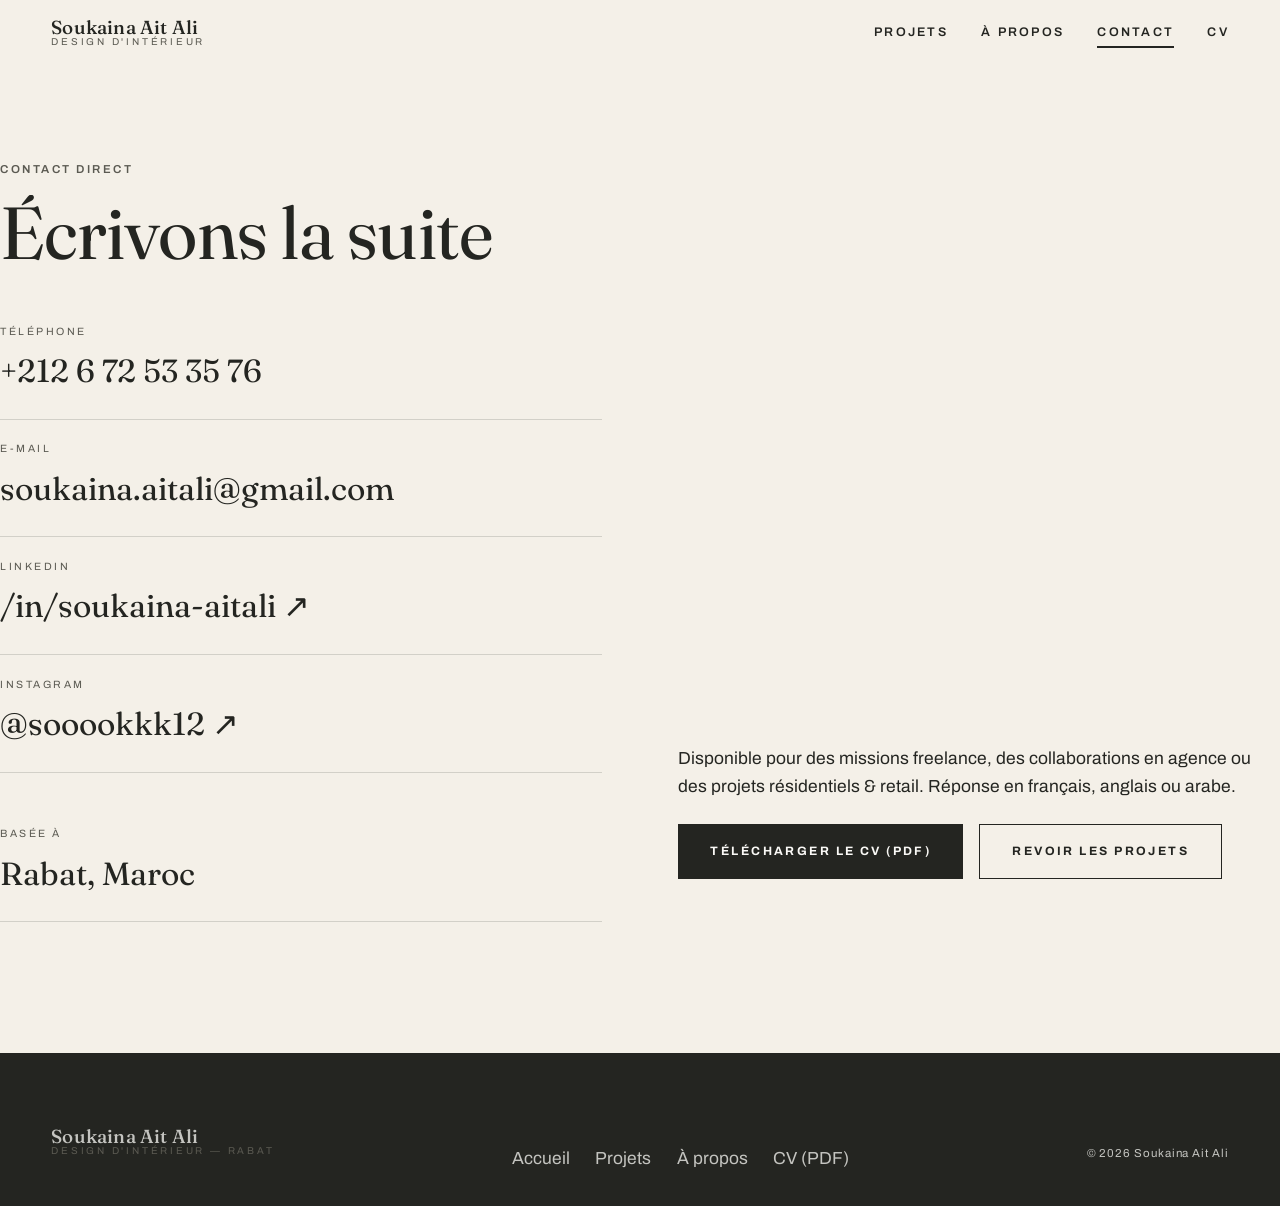
==== contact.html @ 2c83ba0d "Build Soukaina Ait Ali’s Interior Design Portfolio with editorial layout and asset integration - Add" ====
<!DOCTYPE html>
<html lang="fr">
<head>
  <meta charset="UTF-8" />
  <meta name="viewport" content="width=device-width, initial-scale=1.0" />
  <title>Contact — Soukaina Ait Ali, Design d'intérieur</title>
  <meta name="description" content="Contactez Soukaina Ait Ali, designer d'intérieur : téléphone, e-mail, LinkedIn et CV téléchargeable." />
  <meta name="theme-color" content="#F4F0E8" />
  <link rel="icon" href="favicon.svg" type="image/svg+xml" />
  <link rel="preconnect" href="https://fonts.googleapis.com" />
  <link rel="preconnect" href="https://fonts.gstatic.com" crossorigin />
  <link href="https://fonts.googleapis.com/css2?family=Fraunces:ital,opsz,wght@0,9..144,300..600;1,9..144,300..500&family=Archivo:wght@400;500;600;700&display=swap" rel="stylesheet" />
  <link rel="stylesheet" href="css/style.css" />
</head>
<body>
  <a class="skip-link" href="#contenu">Aller au contenu</a>

  <header class="site-head solid">
    <div class="container head-row">
      <a class="brand" href="index.html" aria-label="Soukaina Ait Ali — accueil">
        <b>Soukaina Ait&nbsp;Ali</b><span>Design d'intérieur</span>
      </a>
      <button class="nav-toggle" aria-expanded="false" aria-controls="nav" aria-label="Ouvrir le menu"><i></i><i></i><i></i></button>
      <nav id="nav" class="nav" aria-label="Navigation principale">
        <a href="projets.html">Projets</a>
        <a href="apropos.html">À propos</a>
        <a href="contact.html">Contact</a>
        <a href="cv.html">CV</a>
      </nav>
    </div>
  </header>

  <main id="contenu">
    <div class="container contact-wrap">
      <div>
        <p class="meta reveal">Contact direct</p>
        <h1 class="h-lg line-mask" style="margin:1rem 0 2rem"><span>Écrivons la suite</span></h1>
        <address style="font-style:normal">
          <a class="contact-line reveal" href="tel:+212672533576"><small>Téléphone</small>+212&nbsp;6&nbsp;72&nbsp;53&nbsp;35&nbsp;76</a>
          <a class="contact-line reveal" style="--d:.08s" href="mailto:soukaina.aitali@gmail.com"><small>E-mail</small>soukaina.aitali@gmail.com</a>
          <a class="contact-line reveal" style="--d:.16s" href="https://www.linkedin.com/in/soukaina-aitali" target="_blank" rel="noopener noreferrer"><small>LinkedIn</small>/in/soukaina-aitali ↗</a>
          <a class="contact-line reveal" style="--d:.24s" href="https://www.instagram.com/sooookkk12" target="_blank" rel="noopener noreferrer"><small>Instagram</small>@sooookkk12 ↗</a>
          <p class="contact-line reveal" style="--d:.32s"><small>Basée à</small>Rabat, Maroc</p>
        </address>
      </div>
      <div>
        <figure class="figure clip-wipe" data-expand>
          <img src="assets/img/acad_render-jardin.jpg" loading="lazy" decoding="async" fetchpriority="high"
               alt="Jardin central du projet de réhabilitation, lumière zénithale à travers les sheds vitrés" width="1036" height="894" />
          <figcaption>Le jardin central — projet de réhabilitation</figcaption>
        </figure>
        <p class="reveal" style="--d:.1s;margin-top:2rem">Disponible pour des missions freelance, des collaborations en agence ou des projets résidentiels &amp; retail. Réponse en français, anglais ou arabe.</p>
        <p class="reveal" style="--d:.15s;margin-top:1.4rem;display:flex;gap:1rem;flex-wrap:wrap">
          <a class="btn" href="cv/Soukaina_Ait_Ali_CV.pdf" target="_blank" rel="noopener">Télécharger le CV (PDF)</a>
          <a class="btn btn--ghost" href="projets.html">Revoir les projets</a>
        </p>
      </div>
    </div>
  </main>

  <footer class="site-foot">
    <div class="container foot-grid">
      <p class="brand"><b>Soukaina Ait&nbsp;Ali</b><span>Design d'intérieur — Rabat</span></p>
      <nav aria-label="Liens de pied de page">
        <a href="index.html">Accueil</a>
        <a href="projets.html">Projets</a>
        <a href="apropos.html">À propos</a>
        <a href="cv.html">CV (PDF)</a>
      </nav>
      <p class="foot-note">© 2026 Soukaina Ait Ali</p>
    </div>
  </footer>
  <script src="js/main.js" defer></script>
</body>
</html>
---- css/style.css ----
/* ==========================================================================
   SOUKAINA AIT ALI — Design d'intérieur
   Material warmth × editorial composition × restrained motion
   ========================================================================== */

:root{
  /* palette */
  --ivory:#F4F0E8;
  --limestone:#E5DDD0;
  --olive:#98A869;
  --olive-deep:#6F7C46;
  --charcoal:#242521;
  --white:#FAF9F6;
  --ink-soft:#5B5A52;
  --line:rgba(36,37,33,.16);
  --line-strong:rgba(36,37,33,.45);

  /* type */
  --serif:"Fraunces","Georgia",serif;
  --sans:"Archivo","Helvetica Neue",Arial,sans-serif;

  /* space */
  --gutter:clamp(1.25rem, 4vw, 4.5rem);
  --maxw:96rem;
  --section-y:clamp(4.5rem, 11vh, 9rem);

  /* motion */
  --ease:cubic-bezier(.22,.6,.2,1);
  --dur:.9s;
}

*,*::before,*::after{box-sizing:border-box}
html{scroll-behavior:smooth}
@media (prefers-reduced-motion:reduce){html{scroll-behavior:auto}}

body{
  margin:0;
  background:var(--ivory);
  color:var(--charcoal);
  font-family:var(--sans);
  font-size:clamp(1rem,.96rem + .2vw,1.09rem);
  line-height:1.65;
  -webkit-font-smoothing:antialiased;
  text-rendering:optimizeLegibility;
  overflow-x:clip;
}

img{display:block;max-width:100%;height:auto}
a{color:inherit;text-decoration:none}
button{font:inherit;background:none;border:0;color:inherit;cursor:pointer}

:focus-visible{outline:2px solid var(--olive-deep);outline-offset:3px}
::selection{background:var(--olive);color:var(--white)}

.skip-link{
  position:absolute;left:-999px;top:0;z-index:200;
  background:var(--charcoal);color:var(--white);padding:.7rem 1.2rem;
}
.skip-link:focus{left:.5rem;top:.5rem}

/* ---------- typographic scale ---------- */
.h-xl,.h-lg,.h-md{font-family:var(--serif);font-weight:400;line-height:1.02;letter-spacing:-.01em;margin:0}
.h-xl{font-size:clamp(2.9rem,3rem + 6.5vw,7.6rem);font-variation-settings:"opsz" 120,"SOFT" 40}
.h-lg {font-size:clamp(2.2rem,2rem + 3.4vw,4.6rem)}
.h-md {font-size:clamp(1.5rem,1.35rem + 1.6vw,2.6rem);line-height:1.08}
.serif-it{font-style:italic;font-family:var(--serif)}

.meta{
  font-size:.72rem;letter-spacing:.22em;text-transform:uppercase;
  font-weight:600;color:var(--ink-soft);margin:0;
}
.meta .num{color:var(--olive-deep)}
.lede{font-size:clamp(1.1rem,1rem + .8vw,1.5rem);line-height:1.55;max-width:56ch;color:var(--charcoal)}
.small{font-size:.85rem;line-height:1.55;color:var(--ink-soft)}
.rule{border:0;border-top:1px solid var(--line);margin:0}

.container{max-width:var(--maxw);margin-inline:auto;padding-inline:var(--gutter)}

/* ---------- header / nav ---------- */
.site-head{
  position:fixed;inset:0 0 auto 0;z-index:100;
  transition:background .5s var(--ease), box-shadow .5s var(--ease), padding .5s var(--ease);
  padding-block:1.1rem;
}
.site-head.solid{
  background:rgba(244,240,232,.92);
  backdrop-filter:saturate(1.2) blur(8px);
  box-shadow:0 1px 0 var(--line);
  padding-block:.65rem;
}
.head-row{display:flex;align-items:center;justify-content:space-between;gap:1rem}
.brand{display:flex;flex-direction:column;line-height:1.05}
.brand b{font-family:var(--serif);font-weight:500;font-size:1.18rem;letter-spacing:.01em}
.brand span{font-size:.62rem;letter-spacing:.28em;text-transform:uppercase;color:var(--ink-soft)}
.nav{display:flex;align-items:center;gap:clamp(1rem,2.6vw,2.4rem)}
.nav a{position:relative;font-size:.78rem;letter-spacing:.18em;text-transform:uppercase;font-weight:600;padding-block:.3rem}
.nav a::after{
  content:"";position:absolute;left:0;right:100%;bottom:0;height:1.5px;
  background:currentColor;transition:right .4s var(--ease);
}
.nav a:hover::after,.nav a[aria-current="page"]::after{right:0}
.nav-toggle{display:none}

@media (max-width:760px){
  .nav{
    position:fixed;inset:0;background:var(--charcoal);color:var(--white);
    flex-direction:column;justify-content:center;gap:2.2rem;
    clip-path:inset(0 0 100% 0);transition:clip-path .55s var(--ease);
  }
  .nav.open{clip-path:inset(0 0 0% 0)}
  .nav a{font-size:1.05rem}
  .nav-toggle{
    display:flex;flex-direction:column;gap:6px;z-index:110;padding:.6rem;
  }
  .nav-toggle i{width:26px;height:2px;background:var(--charcoal);transition:transform .4s var(--ease),opacity .3s}
  .nav-open .nav-toggle i{background:var(--white)}
  .nav-open .nav-toggle i:nth-child(1){transform:translateY(8px) rotate(45deg)}
  .nav-open .nav-toggle i:nth-child(2){opacity:0}
  .nav-open .nav-toggle i:nth-child(3){transform:translateY(-8px) rotate(-45deg)}
}

/* ---------- reveal system ---------- */
.reveal{opacity:0;transform:translateY(30px);transition:opacity var(--dur) var(--ease),transform var(--dur) var(--ease);transition-delay:var(--d,0s)}
.reveal.in{opacity:1;transform:none}
.clip-wipe{clip-path:inset(0 100% 0 0);transition:clip-path 1.3s var(--ease) var(--d,0s)}
.clip-wipe.in{clip-path:inset(0 0 0 0)}
.line-mask{overflow:hidden;display:block}
.line-mask > span{display:block;transform:translateY(112%);transition:transform 1s var(--ease) var(--d,0s)}
.line-mask.in > span{transform:none}

@media (prefers-reduced-motion:reduce){
  .reveal,.clip-wipe,.line-mask>span{opacity:1!important;transform:none!important;clip-path:none!important;transition:none!important}
  *{animation-duration:.01ms!important;animation-iteration-count:1!important;transition-duration:.01ms!important}
}

/* ==========================================================================
   HOME — hero
   ========================================================================== */
.hero{
  min-height:100svh;display:flex;flex-direction:column;justify-content:flex-end;
  padding-top:7rem;position:relative;isolation:isolate;
}
.hero-grid{
  display:grid;grid-template-columns:minmax(0,7fr) minmax(0,5fr);
  gap:clamp(1.5rem,4vw,4rem);align-items:end;
}
.hero-kicker{margin-bottom:1.6rem}
.hero h1{margin:0 0 clamp(1.4rem,3vh,2.4rem)}
.hero h1 .thin{font-variation-settings:"opsz" 144,"wght" 300;font-style:italic}
.hero-side{display:flex;flex-direction:column;gap:1.4rem;max-width:34rem}
.hero-figure{position:relative;overflow:hidden;aspect-ratio:4/5;background:var(--limestone)}
.hero-figure img{width:100%;height:100%;object-fit:cover;transform:scale(var(--zoom,1));transition:transform 1.6s var(--ease)}
.hero-scroll{
  position:absolute;right:var(--gutter);bottom:2rem;writing-mode:vertical-rl;
  font-size:.68rem;letter-spacing:.3em;text-transform:uppercase;color:var(--ink-soft);
  display:flex;align-items:center;gap:.8rem;
}
.hero-scroll::after{content:"";width:1px;height:64px;background:var(--line-strong)}
@media (max-width:860px){
  .hero-grid{grid-template-columns:1fr}
  .hero-figure{aspect-ratio:16/11;order:-1}
  .hero-scroll{display:none}
}

/* material band strip */
.band{
  margin-top:clamp(2.5rem,6vh,4.5rem);
  border-block:1px solid var(--line);
  display:grid;grid-template-columns:repeat(4,1fr);
}
.band div{padding:1.1rem clamp(.6rem,2vw,1.6rem);border-left:1px solid var(--line)}
.band div:first-child{border-left:0}
.band dt{font-size:.66rem;letter-spacing:.24em;text-transform:uppercase;color:var(--ink-soft)}
.band dd{margin:.35rem 0 0;font-family:var(--serif);font-size:clamp(1rem,.9rem + .6vw,1.35rem)}
@media (max-width:700px){.band{grid-template-columns:1fr 1fr}.band div:nth-child(3){border-left:0}.band div:nth-child(n+3){border-top:1px solid var(--line)}}

/* ==========================================================================
   HOME — selected works (sticky two-column editorial index)
   ========================================================================== */
.works{padding-block:var(--section-y)}
.works-head{display:flex;justify-content:space-between;align-items:baseline;gap:2rem;margin-bottom:clamp(2rem,5vh,3.5rem)}
.works-list{display:flex;flex-direction:column}

.work-item{position:relative;display:grid;grid-template-columns:1fr 1fr;min-height:92svh;border-top:1px solid var(--line)}
.work-item:last-child{border-bottom:1px solid var(--line)}
.work-copy{
  display:flex;flex-direction:column;justify-content:space-between;gap:2rem;
  padding:clamp(2rem,4vw,4rem) clamp(1rem,3vw,3.5rem);
}
.work-item:nth-child(even) .work-copy{order:2;border-left:1px solid var(--line)}
.work-item:nth-child(even) .work-media{order:1}
.work-num{font-family:var(--serif);font-size:clamp(3.4rem,3rem + 4vw,6.5rem);line-height:1;color:transparent;-webkit-text-stroke:1.2px var(--line-strong)}
.work-title{transition:transform .8s var(--ease)}
.work-title a:hover{font-style:italic}
.work-desc{max-width:44ch;color:var(--ink-soft)}
.work-meta{display:flex;flex-wrap:wrap;gap:.4rem 1.4rem}
.work-link{
  align-self:flex-start;display:inline-flex;align-items:center;gap:.7rem;
  font-size:.74rem;letter-spacing:.2em;text-transform:uppercase;font-weight:600;
  border-bottom:1.5px solid var(--charcoal);padding-bottom:.35rem;
}
.work-link svg{transition:transform .4s var(--ease)}
.work-link:hover svg{transform:translateX(6px)}

.work-media{position:relative;overflow:hidden;background:var(--limestone)}
.work-media img{
  position:absolute;inset:0;width:100%;height:100%;object-fit:cover;
  transform:scale(calc(1 + var(--p,0) * .14)) translateY(calc(var(--p,0) * -2.5%));
  will-change:transform;
}
.work-tag{
  position:absolute;left:1.2rem;bottom:1.2rem;z-index:2;
  background:var(--white);color:var(--charcoal);padding:.5rem .9rem;
  font-size:.64rem;letter-spacing:.22em;text-transform:uppercase;font-weight:700;
}
@media (max-width:860px){
  .work-item{grid-template-columns:1fr;min-height:0}
  .work-item:nth-child(even) .work-copy{order:1;border-left:0}
  .work-item:nth-child(even) .work-media{order:2}
  .work-media{aspect-ratio:4/3;position:relative}
  .work-media img{position:absolute}
  .work-copy{padding-block:2.4rem}
}

/* ==========================================================================
   HOME — approach / about teaser / contact
   ========================================================================== */
.approach{background:var(--charcoal);color:var(--white);padding-block:var(--section-y);position:relative}
.approach .meta{color:rgba(250,249,246,.55)}
.approach-grid{display:grid;grid-template-columns:5fr 7fr;gap:clamp(2rem,6vw,6rem);align-items:start}
.approach h2{margin:1.2rem 0 0}
.steps{list-style:none;margin:0;padding:0;counter-reset:s}
.steps li{
  counter-increment:s;display:grid;grid-template-columns:4.5rem 1fr;gap:1.4rem;
  padding-block:clamp(1.6rem,3vh,2.4rem);border-top:1px solid rgba(250,249,246,.16);
}
.steps li:first-child{border-top:0}
.steps li::before{
  content:"0" counter(s);font-family:var(--serif);font-size:1.5rem;color:var(--olive);
}
.steps h3{margin:0 0 .4rem;font-family:var(--serif);font-weight:400;font-size:clamp(1.3rem,1.2rem + .8vw,1.9rem)}
.steps p{margin:0;color:rgba(250,249,246,.72);max-width:52ch}
@media (max-width:860px){.approach-grid{grid-template-columns:1fr}}

.about-teaser{padding-block:var(--section-y)}
.about-grid{display:grid;grid-template-columns:4fr 8fr;gap:clamp(2rem,6vw,5rem);align-items:center}
.about-quote{font-family:var(--serif);font-size:clamp(1.5rem,1.3rem + 1.8vw,2.7rem);line-height:1.22;margin:1.4rem 0 2rem}
.about-facts{display:flex;gap:2.5rem;flex-wrap:wrap;margin-top:2rem}
.about-facts div{border-top:1px solid var(--line);padding-top:.7rem;min-width:9rem}
.about-facts dt{font-size:.64rem;letter-spacing:.24em;text-transform:uppercase;color:var(--ink-soft)}
.about-facts dd{margin:.3rem 0 0;font-family:var(--serif);font-size:1.15rem}
@media (max-width:860px){.about-grid{grid-template-columns:1fr}}

.cta-band{padding-block:clamp(4rem,10vh,8rem);text-align:center;background:var(--limestone)}
.cta-band .h-lg{margin-bottom:1.6rem}
.btn{
  display:inline-flex;align-items:center;gap:.8rem;
  background:var(--charcoal);color:var(--white);
  padding:1rem 2rem;font-size:.76rem;letter-spacing:.2em;text-transform:uppercase;font-weight:700;
  transition:background .4s var(--ease),transform .4s var(--ease);
}
.btn:hover{background:var(--olive-deep);transform:translateY(-2px)}
.btn--ghost{background:transparent;color:var(--charcoal);border:1.5px solid var(--charcoal)}
.btn--ghost:hover{background:var(--charcoal);color:var(--white)}

footer.site-foot{background:var(--charcoal);color:rgba(250,249,246,.75);padding-block:3.5rem 2rem}
.foot-grid{display:flex;justify-content:space-between;gap:2rem;flex-wrap:wrap;align-items:flex-end}
.foot-grid nav{display:flex;gap:1.6rem;flex-wrap:wrap}
.foot-grid a:hover{color:var(--white)}
.foot-note{font-size:.72rem;letter-spacing:.08em}

/* ==========================================================================
   PROJECTS INDEX
   ========================================================================== */
.page-head{padding:9rem 0 clamp(2rem,5vh,3.5rem)}
.index-list{list-style:none;margin:0;padding:0;border-top:1px solid var(--line)}
.index-item{border-bottom:1px solid var(--line)}
.index-link{
  display:grid;grid-template-columns:5rem minmax(0,1fr) minmax(0,1.1fr) 12rem;
  gap:clamp(1rem,3vw,3rem);align-items:center;padding-block:clamp(1.4rem,3vh,2.2rem);
  transition:padding-inline .5s var(--ease);
}
.index-link:hover{padding-inline:.8rem}
.index-thumb{width:12rem;justify-self:end;overflow:hidden;aspect-ratio:16/10;background:var(--limestone)}
.index-thumb img{width:100%;height:100%;object-fit:cover;transition:transform 1s var(--ease)}
.index-link:hover .index-thumb img{transform:scale(1.06)}
.index-title{font-family:var(--serif);font-size:clamp(1.6rem,1.4rem + 1.6vw,2.8rem);line-height:1.05;margin:0}
@media (max-width:900px){
  .index-link{grid-template-columns:3rem 1fr;grid-template-rows:auto auto}
  .index-thumb{grid-column:1/-1;order:3;width:100%;aspect-ratio:16/8}
  .index-desc{grid-column:1/-1}
}

/* ==========================================================================
   CASE STUDIES
   ========================================================================== */
.case-hero{position:relative;min-height:92svh;display:flex;align-items:flex-end;color:var(--white);isolation:isolate;overflow:hidden}
.case-hero > img.bg{position:absolute;inset:0;width:100%;height:100%;object-fit:cover;z-index:-2}
.case-hero::after{content:"";position:absolute;inset:0;background:linear-gradient(180deg,rgba(20,21,18,.55) 0%,rgba(20,21,18,.15) 45%,rgba(20,21,18,.72) 100%);z-index:-1}
.case-hero .container{padding-block:7rem 3rem;width:100%}
.case-hero .meta{color:rgba(250,249,246,.75)}
.case-hero h1{margin:1rem 0 1.2rem;text-shadow:0 2px 24px rgba(0,0,0,.25)}
.back-link{position:fixed;top:calc(1.1rem);left:var(--gutter);z-index:101}
.site-head:not(.solid) .back-link{color:var(--white)}

.specs{background:var(--charcoal);color:var(--white)}
.specs dl{display:grid;grid-template-columns:repeat(auto-fit,minmax(10rem,1fr));gap:0;margin:0}
.specs div{padding:1.5rem clamp(.8rem,2vw,1.8rem);border-left:1px solid rgba(250,249,246,.16)}
.specs div:first-child{border-left:0}
.specs dt{font-size:.62rem;letter-spacing:.24em;text-transform:uppercase;color:rgba(250,249,246,.55)}
.specs dd{margin:.4rem 0 0;font-family:var(--serif);font-size:1.05rem}

.chapter{padding-block:var(--section-y)}
.chapter--alt{background:var(--white)}
.chapter--stone{background:var(--limestone)}
.chap-head{display:grid;grid-template-columns:6rem minmax(0,1fr);gap:1.5rem;align-items:baseline;margin-bottom:clamp(2rem,4vh,3rem)}
.chap-num{font-family:var(--serif);font-size:1.1rem;color:var(--olive-deep);letter-spacing:.05em}
.split{display:grid;grid-template-columns:1fr 1fr;gap:clamp(1.5rem,4vw,4rem);align-items:center}
.split--37{grid-template-columns:3fr 7fr}
.split--73{grid-template-columns:7fr 3fr}
@media (max-width:860px){.split,.split--37,.split--73{grid-template-columns:1fr}}

.figure{margin:0}
.figure img{width:100%}
figcaption{margin-top:.9rem;font-size:.72rem;letter-spacing:.14em;text-transform:uppercase;color:var(--ink-soft)}
.figure--frame{background:var(--white);padding:clamp(.6rem,1.5vw,1.4rem);border:1px solid var(--line)}
.figure--frame img{border:1px solid var(--line)}

.duo{display:grid;grid-template-columns:1fr 1fr;gap:clamp(1rem,2.5vw,2.5rem)}
.trio{display:grid;grid-template-columns:repeat(3,1fr);gap:clamp(1rem,2.5vw,2rem)}
@media (max-width:860px){.trio{grid-template-columns:1fr}.duo{grid-template-columns:1fr}}

.stack-cards{display:flex;flex-direction:column;gap:clamp(3rem,8vh,6rem)}

.spotlight{display:grid;grid-template-columns:5fr 7fr;gap:clamp(1.5rem,4vw,4rem);align-items:start}
.spotlight .sticky{position:sticky;top:7rem}
@media (max-width:860px){.spotlight{grid-template-columns:1fr}.spotlight .sticky{position:static}}

.swatches{display:flex;gap:0;margin:2rem 0 0;border:1px solid var(--line)}
.swatches li{flex:1;padding:1.1rem .9rem;list-style:none;border-left:1px solid var(--line)}
.swatches li:first-child{border-left:0}
.swatch-chip{display:block;height:56px;margin-bottom:.7rem}
.swatches b{display:block;font-size:.8rem}
.swatches span{font-size:.68rem;letter-spacing:.12em;color:var(--ink-soft);word-break:break-all}

.program-table{width:100%;border-collapse:collapse;font-size:.92rem}
.program-table th{font-size:.64rem;letter-spacing:.22em;text-transform:uppercase;color:var(--ink-soft);text-align:left;font-weight:600}
.program-table th,.program-table td{padding:.8rem 1rem;border-bottom:1px solid var(--line)}
.program-table td:first-child{font-family:var(--serif);font-size:1.05rem}

.next-project{background:var(--charcoal);color:var(--white);display:block;padding-block:clamp(3.5rem,9vh,6rem)}
.next-inner{display:flex;justify-content:space-between;align-items:center;gap:2rem;flex-wrap:wrap}
.next-inner .meta{color:rgba(250,249,246,.6)}
.next-title{font-family:var(--serif);font-size:clamp(1.8rem,1.5rem + 2.4vw,3.4rem);margin:.6rem 0 0}
.next-project:hover .next-title{font-style:italic}

/* ==========================================================================
   ABOUT / CONTACT
   ========================================================================== */
.about-hero{padding:10rem 0 clamp(3rem,7vh,5rem)}
.profile-card{display:grid;grid-template-columns:5fr 7fr;gap:clamp(2rem,5vw,5rem)}
@media (max-width:860px){.profile-card{grid-template-columns:1fr}}
.timeline{list-style:none;margin:0;padding:0}
.timeline li{display:grid;grid-template-columns:9rem 1fr;gap:1.5rem;padding-block:1.4rem;border-top:1px solid var(--line)}
.timeline .when{font-size:.72rem;letter-spacing:.14em;text-transform:uppercase;color:var(--olive-deep);font-weight:700;padding-top:.25rem}
.timeline h3{margin:0 0 .3rem;font-family:var(--serif);font-weight:400;font-size:1.3rem}
.timeline p{margin:0;color:var(--ink-soft);font-size:.95rem}
@media (max-width:600px){.timeline li{grid-template-columns:1fr;gap:.3rem}}

.skills-grid{display:grid;grid-template-columns:repeat(auto-fit,minmax(15rem,1fr));gap:clamp(1.5rem,3vw,3rem)}
.skill-group h3{font-family:var(--serif);font-weight:400;font-size:1.35rem;margin:0 0 .8rem}
.skill-group ul{list-style:none;margin:0;padding:0}
.skill-group li{padding:.45rem 0;border-top:1px solid var(--line);font-size:.92rem}

.contact-wrap{display:grid;grid-template-columns:6fr 6fr;gap:clamp(2rem,6vw,6rem);padding:10rem 0 var(--section-y)}
@media (max-width:860px){.contact-wrap{grid-template-columns:1fr;padding-top:8rem}}
.contact-line{display:block;padding-block:1.3rem;border-bottom:1px solid var(--line);font-family:var(--serif);font-size:clamp(1.3rem,1.1rem + 1.2vw,2rem);transition:padding-inline .4s var(--ease)}
.contact-line:hover{padding-inline:.6rem;color:var(--olive-deep)}
.contact-line small{display:block;font-family:var(--sans);font-size:.66rem;letter-spacing:.24em;text-transform:uppercase;color:var(--ink-soft);margin-bottom:.3rem}

/* lightbox */
.lightbox{position:fixed;inset:0;z-index:150;background:rgba(20,21,18,.94);display:grid;place-items:center;padding:2rem;opacity:0;pointer-events:none;transition:opacity .4s var(--ease)}
.lightbox.open{opacity:1;pointer-events:auto}
.lightbox img{max-width:94vw;max-height:88vh;object-fit:contain}
.lightbox .lb-cap{position:absolute;bottom:1rem;left:50%;transform:translateX(-50%);color:rgba(250,249,246,.75);font-size:.72rem;letter-spacing:.18em;text-transform:uppercase}
.lightbox button.close{position:absolute;top:1.2rem;right:1.4rem;color:var(--white);font-size:2rem;line-height:1;padding:.5rem}

/* subtle grain on dark sections */
.grain::before{
  content:"";position:absolute;inset:0;pointer-events:none;opacity:.5;mix-blend-mode:overlay;
  background-image:url("data:image/svg+xml,%3Csvg xmlns='http://www.w3.org/2000/svg' width='140' height='140'%3E%3Cfilter id='n'%3E%3CfeTurbulence type='fractalNoise' baseFrequency='0.9' numOctaves='2'/%3E%3C/filter%3E%3Crect width='140' height='140' filter='url(%23n)' opacity='0.16'/%3E%3C/svg%3E");
}
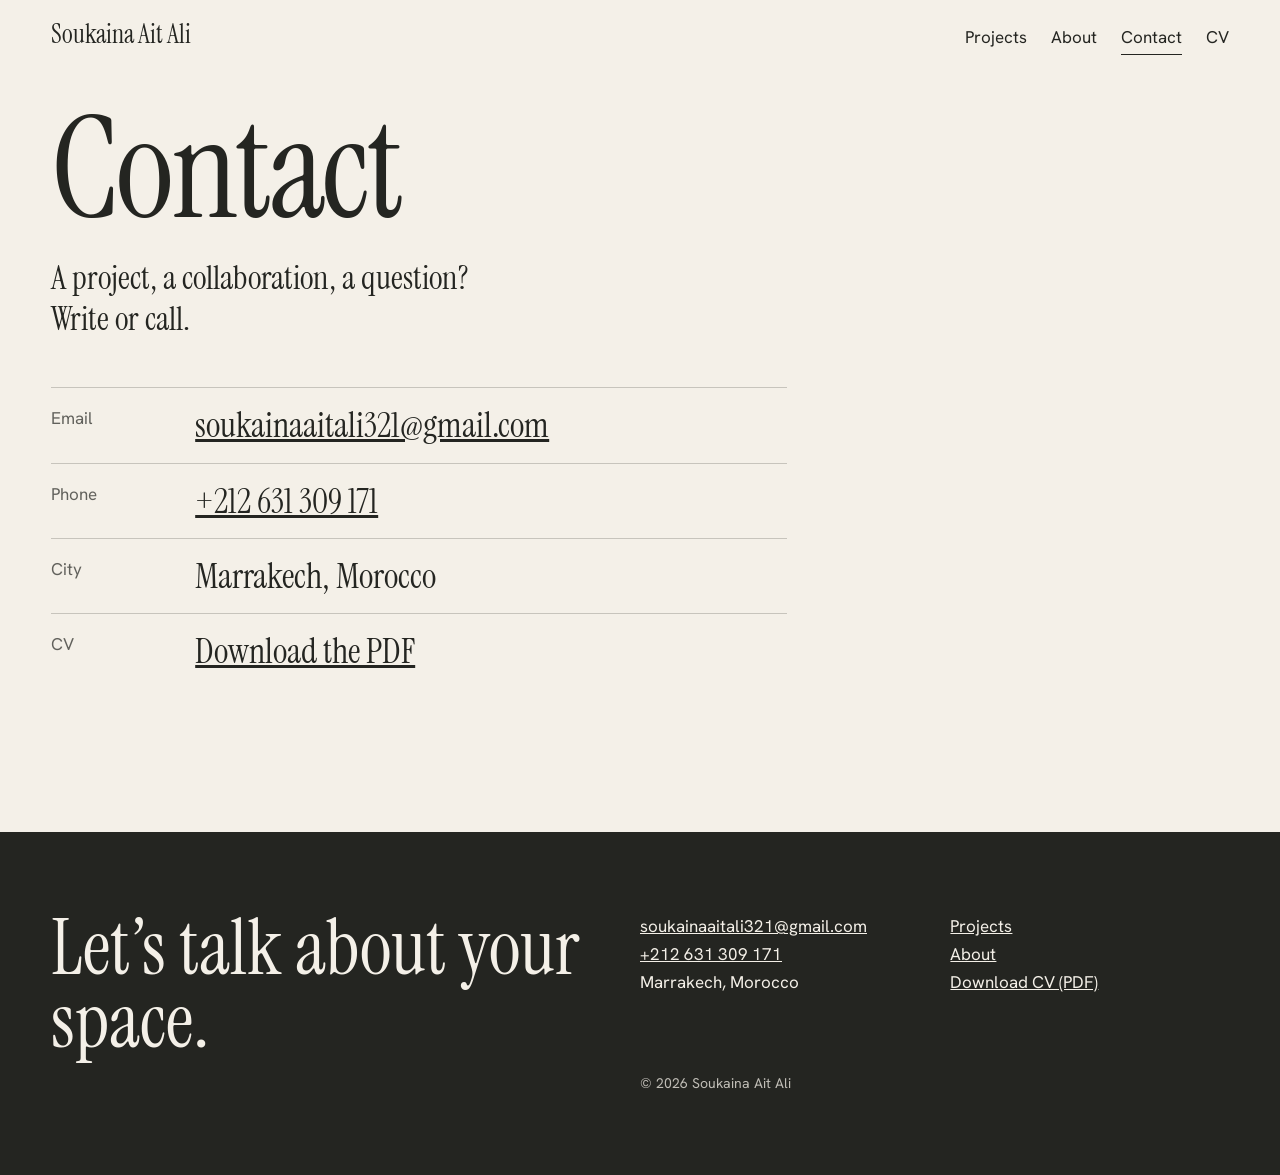
==== commit 388c2183: "Initialisation" ====
--- a/contact.html
+++ b/contact.html
@@ -1,75 +1,18 @@
-<!DOCTYPE html>
-<html lang="fr">
-<head>
-  <meta charset="UTF-8" />
-  <meta name="viewport" content="width=device-width, initial-scale=1.0" />
-  <title>Contact — Soukaina Ait Ali, Design d'intérieur</title>
-  <meta name="description" content="Contactez Soukaina Ait Ali, designer d'intérieur : téléphone, e-mail, LinkedIn et CV téléchargeable." />
-  <meta name="theme-color" content="#F4F0E8" />
-  <link rel="icon" href="favicon.svg" type="image/svg+xml" />
-  <link rel="preconnect" href="https://fonts.googleapis.com" />
-  <link rel="preconnect" href="https://fonts.gstatic.com" crossorigin />
-  <link href="https://fonts.googleapis.com/css2?family=Fraunces:ital,opsz,wght@0,9..144,300..600;1,9..144,300..500&family=Archivo:wght@400;500;600;700&display=swap" rel="stylesheet" />
-  <link rel="stylesheet" href="css/style.css" />
-</head>
-<body>
-  <a class="skip-link" href="#contenu">Aller au contenu</a>
-
-  <header class="site-head solid">
-    <div class="container head-row">
-      <a class="brand" href="index.html" aria-label="Soukaina Ait Ali — accueil">
-        <b>Soukaina Ait&nbsp;Ali</b><span>Design d'intérieur</span>
-      </a>
-      <button class="nav-toggle" aria-expanded="false" aria-controls="nav" aria-label="Ouvrir le menu"><i></i><i></i><i></i></button>
-      <nav id="nav" class="nav" aria-label="Navigation principale">
-        <a href="projets.html">Projets</a>
-        <a href="apropos.html">À propos</a>
-        <a href="contact.html">Contact</a>
-        <a href="cv.html">CV</a>
-      </nav>
-    </div>
-  </header>
-
-  <main id="contenu">
-    <div class="container contact-wrap">
-      <div>
-        <p class="meta reveal">Contact direct</p>
-        <h1 class="h-lg line-mask" style="margin:1rem 0 2rem"><span>Écrivons la suite</span></h1>
-        <address style="font-style:normal">
-          <a class="contact-line reveal" href="tel:+212672533576"><small>Téléphone</small>+212&nbsp;6&nbsp;72&nbsp;53&nbsp;35&nbsp;76</a>
-          <a class="contact-line reveal" style="--d:.08s" href="mailto:soukaina.aitali@gmail.com"><small>E-mail</small>soukaina.aitali@gmail.com</a>
-          <a class="contact-line reveal" style="--d:.16s" href="https://www.linkedin.com/in/soukaina-aitali" target="_blank" rel="noopener noreferrer"><small>LinkedIn</small>/in/soukaina-aitali ↗</a>
-          <a class="contact-line reveal" style="--d:.24s" href="https://www.instagram.com/sooookkk12" target="_blank" rel="noopener noreferrer"><small>Instagram</small>@sooookkk12 ↗</a>
-          <p class="contact-line reveal" style="--d:.32s"><small>Basée à</small>Rabat, Maroc</p>
-        </address>
-      </div>
-      <div>
-        <figure class="figure clip-wipe" data-expand>
-          <img src="assets/img/acad_render-jardin.jpg" loading="lazy" decoding="async" fetchpriority="high"
-               alt="Jardin central du projet de réhabilitation, lumière zénithale à travers les sheds vitrés" width="1036" height="894" />
-          <figcaption>Le jardin central — projet de réhabilitation</figcaption>
-        </figure>
-        <p class="reveal" style="--d:.1s;margin-top:2rem">Disponible pour des missions freelance, des collaborations en agence ou des projets résidentiels &amp; retail. Réponse en français, anglais ou arabe.</p>
-        <p class="reveal" style="--d:.15s;margin-top:1.4rem;display:flex;gap:1rem;flex-wrap:wrap">
-          <a class="btn" href="cv/Soukaina_Ait_Ali_CV.pdf" target="_blank" rel="noopener">Télécharger le CV (PDF)</a>
-          <a class="btn btn--ghost" href="projets.html">Revoir les projets</a>
-        </p>
-      </div>
-    </div>
-  </main>
-
-  <footer class="site-foot">
-    <div class="container foot-grid">
-      <p class="brand"><b>Soukaina Ait&nbsp;Ali</b><span>Design d'intérieur — Rabat</span></p>
-      <nav aria-label="Liens de pied de page">
-        <a href="index.html">Accueil</a>
-        <a href="projets.html">Projets</a>
-        <a href="apropos.html">À propos</a>
-        <a href="cv.html">CV (PDF)</a>
-      </nav>
-      <p class="foot-note">© 2026 Soukaina Ait Ali</p>
-    </div>
-  </footer>
-  <script src="js/main.js" defer></script>
-</body>
-</html>
+<!doctype html>
+<html lang="en"><head><meta charset="utf-8"><meta name="viewport" content="width=device-width,initial-scale=1">
+<title>Contact — Soukaina Ait Ali</title><meta name="description" content="Contact Soukaina Ait Ali, interior designer: email, phone and CV.">
+<meta property="og:title" content="Contact — Soukaina Ait Ali"><meta property="og:description" content="Contact Soukaina Ait Ali, interior designer: email, phone and CV."><meta property="og:type" content="website"><meta property="og:image" content="img/rc-main.jpg">
+<link rel="icon" type="image/png" sizes="32x32" href="favicon-32.png"><link rel="icon" type="image/png" sizes="192x192" href="favicon-192.png"><link rel="apple-touch-icon" href="apple-touch-icon.png">
+<link rel="preconnect" href="https://fonts.googleapis.com"><link rel="preconnect" href="https://fonts.gstatic.com" crossorigin>
+<link href="https://fonts.googleapis.com/css2?family=Hanken+Grotesk:wght@400;500;600&family=Instrument+Serif:ital@0;1&display=swap" rel="stylesheet">
+<link rel="stylesheet" href="css/site.css"></head>
+<body class="contact-pg"><a class="skip" href="#main">Skip to content</a>
+<header class="top"><a class="brand" href="index.html">Soukaina Ait Ali</a><nav aria-label="Main navigation"><a href="projects.html">Projects</a><a href="about.html">About</a><a href="contact.html" aria-current=page>Contact</a><a href="cv/Soukaina_Ait_Ali_CV.pdf">CV</a></nav></header>
+<main id="main"><div class="wrap contact"><h1 class="pg-h">Contact</h1><p class="big">A project, a collaboration, a question? Write or call.</p>
+<dl><div><dt>Email</dt><dd><a href="mailto:soukainaaitali321@gmail.com">soukainaaitali321@gmail.com</a></dd></div><div><dt>Phone</dt><dd><a href="tel:+212631309171">+212 631 309 171</a></dd></div><div><dt>City</dt><dd>Marrakech, Morocco</dd></div><div><dt>CV</dt><dd><a href="cv/Soukaina_Ait_Ali_CV.pdf">Download the PDF</a></dd></div></dl></div></main>
+<footer class="foot"><p class="foot-big">Let’s talk about your space.</p>
+<p><a href="mailto:soukainaaitali321@gmail.com">soukainaaitali321@gmail.com</a><br><a href="tel:+212631309171">+212 631 309 171</a><br>Marrakech, Morocco</p>
+<p><a href="projects.html">Projects</a><br><a href="about.html">About</a><br><a href="cv/Soukaina_Ait_Ali_CV.pdf">Download CV (PDF)</a></p>
+<p class="small">© 2026 Soukaina Ait Ali</p></footer>
+<dialog id="lb" aria-label="Enlarged image"><button class="x" aria-label="Close">Close</button><img alt=""></dialog>
+<script src="js/site.js" defer></script></body></html>
--- a/css/site.css
+++ b/css/site.css
@@ -0,0 +1,143 @@
+:root{--ivory:#F4F0E8;--lime:#E5DDD0;--olive:#98A869;--olive-d:#5E6E34;--char:#242521;--wine:#5B3638;
+--serif:"Instrument Serif","Times New Roman",serif;--sans:"Hanken Grotesk",system-ui,sans-serif;--g:clamp(1.1rem,4vw,4rem);--line:color-mix(in srgb,currentColor 22%,transparent)}
+*,*::before,*::after{box-sizing:border-box}
+html{-webkit-text-size-adjust:100%}
+body{margin:0;background:var(--bg,var(--ivory));color:var(--fg,var(--char));font:400 1.0625rem/1.65 var(--sans);overflow-x:clip}
+.t-rehab{--bg:#EFE6DA;--fg:#3A2A22;--ac:#B5714C}
+.t-reborn{--bg:#242521;--fg:#F2F0EF;--ac:#98A869}
+.t-allure{--bg:#E1E6D2;--fg:#27301F;--ac:#5E6E34}
+img{display:block;max-width:100%;height:auto}
+a{color:inherit}
+h1,h2,h3{font:400 1em/1 var(--serif);margin:0}
+p{margin:0 0 1em;max-width:62ch}
+:focus-visible{outline:3px solid var(--wine);outline-offset:3px}
+.t-reborn :focus-visible{outline-color:var(--olive)}
+.skip{position:absolute;left:-99rem;top:0;background:var(--char);color:#fff;padding:.7rem 1rem;z-index:99}.skip:focus{left:0}
+.wrap{padding-inline:var(--g);max-width:96rem;margin-inline:auto}
+.top{display:flex;justify-content:space-between;align-items:baseline;flex-wrap:wrap;gap:.5rem 2rem;padding:1.25rem var(--g)}
+.brand{font:400 1.6rem/1 var(--serif);text-decoration:none}
+.top nav{display:flex;gap:1.5rem;flex-wrap:wrap}
+.top nav a{text-decoration:none;padding:.2rem 0;border-bottom:1px solid transparent}
+.top nav a:hover,.top nav a[aria-current]{border-color:currentColor}
+.kind{font-size:.9rem;opacity:.75;margin-bottom:1.2rem}
+.lead{font-size:1.25rem;max-width:34ch}
+.big{font:400 clamp(1.5rem,2.6vw,2.4rem)/1.22 var(--serif);max-width:30ch}
+.go{display:inline-block;margin:.5rem 1.5rem .5rem 0;padding-bottom:.15rem;border-bottom:2px solid var(--ac,var(--wine));text-decoration:none;font-weight:500}
+a.go:hover{border-bottom-width:5px}
+.pg-h{font-size:clamp(3.5rem,11vw,9rem);line-height:.9;margin:2rem 0 1.5rem;letter-spacing:-.02em}
+.num{font:400 1rem/1 var(--sans);opacity:.7;font-variant-numeric:tabular-nums}
+/* figures */
+.fig{margin:0}.fig a{display:block;cursor:zoom-in}
+.fig img{width:100%}
+.fig figcaption{font-size:.88rem;opacity:.8;margin-top:.5rem}
+.sheet img{background:#fff;border:1px solid var(--line)}
+.sec-b{counter-reset:f}
+.sheet figcaption::before{counter-increment:f;content:counter(f,decimal-leading-zero);border-right:1px solid currentColor;padding-right:.6rem;margin-right:.6rem}
+.board img{background:var(--lime);padding:.75rem;object-fit:contain}
+.t-reborn .board img{background:#34352f}
+/* home */
+.hero{display:grid;grid-template-columns:repeat(12,1fr);column-gap:1rem;min-height:calc(100svh - 5rem);padding:1rem var(--g) 4rem;align-items:center}
+.hero-t{grid-area:1/1/2/8;z-index:2;align-self:end}
+.hero h1{margin-bottom:2rem}
+.hero h1 span{display:block;font-size:clamp(4.2rem,14vw,15rem);line-height:.82;letter-spacing:-.035em}
+.hero h1 span+span{margin-left:.9em}
+.h-b{grid-area:1/6/2/13;align-self:start}
+.h-b img{width:100%;height:min(72svh,48vw);min-height:20rem;object-fit:cover}
+.h-a{grid-area:1/9/2/12;align-self:end;margin-bottom:-1.5rem;z-index:3}
+.h-a img{border:10px solid var(--ivory);box-shadow:0 0 0 1px var(--line)}
+.stack{position:relative}
+.pj{background:var(--bg);color:var(--fg);position:sticky;top:0;min-height:100svh;display:grid;align-items:center;padding:3rem var(--g)}
+.pj.t-allure{--bg:#98A869;--fg:#1D2415}.pj.t-rehab{--bg:#E5DDD0}
+.pj-in{display:grid;grid-template-columns:5fr 7fr;gap:clamp(1.5rem,4vw,4rem);align-items:center;max-width:96rem;margin-inline:auto;width:100%}
+.pj:nth-child(even) .pj-in{grid-template-columns:7fr 5fr}.pj:nth-child(even) .pj-fig{order:-1}
+.pj h2{font-size:clamp(3rem,7.5vw,7.5rem);line-height:.88;margin-bottom:1.5rem;letter-spacing:-.02em}
+.pj-fig img{width:100%;height:min(78svh,52vw);object-fit:cover}
+@supports (animation-timeline:view()){.pj-fig img{animation:open linear both;animation-timeline:view();animation-range:entry 0% cover 45%}
+@keyframes open{from{clip-path:inset(16% 12% 16% 12%)}to{clip-path:inset(0)}}}
+.method{padding-block:7rem 4rem}.method h2{font-size:clamp(2.2rem,5vw,4.5rem);margin-bottom:3rem}
+.method ol{list-style:none;padding:0;margin:0;display:grid;grid-template-columns:repeat(4,1fr);gap:2rem}
+.method li{border-top:2px solid var(--char);padding-top:1rem}.method h3{font-size:1.8rem;margin-bottom:.6rem}.method p{font-size:1rem}
+.about-cta{padding-block:3rem 7rem}.about-cta .big{margin-bottom:2rem}
+/* projects page: each project as a drawing set */
+.rows{margin-top:2rem}
+.row{position:relative;background:var(--bg);color:var(--fg);display:grid;grid-template-columns:4fr 8fr;gap:clamp(1.5rem,4vw,4rem);align-items:center;padding:clamp(3rem,7vw,6rem) var(--g)}
+.row.t-allure{--bg:#98A869;--fg:#1D2415}.row.t-rehab{--bg:#E5DDD0}
+.row.r1{grid-template-columns:8fr 4fr}.row.r1 .row-m{order:-1}
+.row-t .num{display:block;font:400 clamp(3rem,6vw,5rem)/1 var(--serif);opacity:.5;margin-bottom:1rem}
+.row h2{font-size:clamp(2.8rem,5.5vw,5.5rem);line-height:.9;margin-bottom:1rem}
+.row h2 a{text-decoration:none}.row h2 a::after{content:"";position:absolute;inset:0}
+.row:hover .go{border-bottom-width:5px}
+.row-cover img{width:100%;aspect-ratio:16/10;object-fit:cover}
+.strip{display:grid;grid-template-columns:repeat(3,1fr);gap:.75rem;margin-top:.75rem}
+.strip .fig img{aspect-ratio:4/3;object-fit:cover}
+.strip .sheet img,.strip .board img{object-fit:contain;padding:.4rem}
+.strip .sheet img{background:#fff}
+/* case studies */
+.cs-hero{display:grid;grid-template-columns:5fr 7fr;gap:clamp(1.5rem,4vw,4rem);padding:2rem var(--g) 4rem;align-items:end}
+.cs-hero h1{font-size:clamp(3.2rem,8.5vw,8.5rem);line-height:.88;letter-spacing:-.02em;margin-bottom:1.5rem}
+.cs-cover img{width:100%;height:min(80svh,56vw);object-fit:cover}
+.cs-idx{display:flex;gap:1.5rem;flex-wrap:wrap;margin-top:2rem;font-size:.95rem}
+.cs-idx a{text-decoration:none;border-bottom:1px solid var(--line)}.cs-idx a:hover{border-color:currentColor}
+.sec{max-width:100rem;margin-inline:auto;padding:clamp(3.5rem,8vw,7rem) var(--g);border-top:1px solid var(--line);scroll-margin-top:1rem}
+.sec-h{display:grid;grid-template-columns:3rem 1.2fr 1fr;gap:1rem 2rem;align-items:start;margin-bottom:3rem}
+.sec-h h2{font-size:clamp(2.4rem,5vw,4.6rem);line-height:.95}
+.sec-h p{margin:.4rem 0 0;opacity:.85}
+.sec-b>.big{margin-bottom:1.5rem}
+.sheets{display:grid;grid-template-columns:1fr 1fr;gap:1.25rem;align-items:start;margin-bottom:1.25rem}
+.trio{display:grid;grid-template-columns:repeat(3,1fr);gap:1rem;margin-bottom:1.5rem}
+.sec-b>.fig{margin-bottom:1.25rem}
+.gal{display:grid;grid-template-columns:1fr 1fr;gap:1.25rem;align-items:start}
+.gal .fig.wide{grid-column:1/-1}
+.gal .fig img{aspect-ratio:3/2;object-fit:cover}.gal .fig.wide img{aspect-ratio:2/1}
+.gal .sheet img,.gal .board img{aspect-ratio:auto;object-fit:contain}
+.room{margin-bottom:clamp(3rem,7vw,6rem)}.room:last-child{margin-bottom:0}
+.room-t{display:grid;grid-template-columns:1fr 1fr;gap:.3rem 3rem;margin-bottom:1.5rem;align-items:start}
+.room-t h3{grid-row:span 2;font-size:clamp(2rem,3.6vw,3.4rem)}.room-t p{margin:0}
+.mats{font-size:.95rem;border-left:3px solid var(--ac,var(--wine));padding-left:.9rem;margin-top:.8rem!important}.mats b{display:block;font-weight:600}
+.room-g{display:grid;grid-template-columns:2fr 1fr;gap:1.25rem;align-items:stretch;margin-bottom:1.25rem}
+.room-g .cover{display:flex;flex-direction:column}.room-g .cover a{position:relative;flex:1;min-height:22rem}
+.room-g .cover img{position:absolute;inset:0;width:100%;height:100%;object-fit:cover}
+.room.flip .room-g{grid-template-columns:1fr 2fr}.room.flip .room-g .cover{order:2}
+table.prog{border-collapse:collapse;width:100%;font-size:.98rem;align-self:start}
+table.prog caption{text-align:left;font:400 1.6rem/1 var(--serif);padding-bottom:.8rem}
+table.prog th,table.prog td{text-align:left;padding:.55rem .6rem .55rem 0;border-top:1px solid var(--line);vertical-align:top}
+table.prog thead th{font-weight:600;font-size:.88rem;opacity:.8}table.prog tbody th{font-weight:500}
+.sw{list-style:none;display:flex;gap:1.5rem;flex-wrap:wrap;padding:0;margin:1rem 0 1.5rem;font-size:.9rem}
+.sw li{display:grid;grid-template-columns:auto 1fr;gap:0 .6rem;align-items:center}.sw i{grid-row:1/3;width:2.6rem;height:2.6rem;border:1px solid var(--line)}.sw b{font-weight:600}
+.end{padding:5rem var(--g) 7rem;border-top:1px solid var(--line)}
+.next{display:block;text-decoration:none}.next span{opacity:.75}
+.next b{display:block;font:400 clamp(3rem,9vw,8rem)/.9 var(--serif);letter-spacing:-.02em}
+.next:hover b{text-decoration:underline;text-decoration-thickness:2px;text-underline-offset:.1em}
+/* about / contact */
+.about{display:grid;grid-template-columns:4fr 7fr;gap:clamp(2rem,6vw,6rem);align-items:start;padding-bottom:6rem}
+.about-l{position:sticky;top:1.5rem;padding-top:2rem}
+.portrait img{width:100%;aspect-ratio:3/4;object-fit:cover;object-position:30% 80%}
+.about-r .big{margin-bottom:3rem}
+.about section{display:grid;grid-template-columns:1fr 2.2fr;gap:1.5rem;border-top:1px solid var(--line);padding:1.8rem 0}
+.about h2{font-size:1.9rem}.about section p{margin:0}
+.tl{list-style:none;margin:0;padding:0}
+.tl li{display:grid;grid-template-columns:1.3fr 1.5fr .8fr;gap:1rem;padding:.2rem 0 1.2rem}.tl b{font-weight:600}.tl em{font-style:normal;opacity:.75}
+.contact{padding-bottom:6rem}.contact dl{margin:3rem 0;max-width:46rem}.contact dl div{display:grid;grid-template-columns:9rem 1fr;border-top:1px solid var(--line);padding:1rem 0}
+.contact dt{opacity:.7}.contact dd{margin:0;font:400 clamp(1.4rem,3vw,2.2rem)/1.2 var(--serif);overflow-wrap:anywhere}
+.small{font-size:.88rem;opacity:.75}
+.foot{background:var(--char);color:var(--ivory);padding:5rem var(--g) 2.5rem;display:grid;grid-template-columns:2fr 1fr 1fr;gap:2rem}
+.foot-big{font:400 clamp(2.6rem,6vw,5.5rem)/.95 var(--serif);grid-row:span 2}.foot a:hover{color:var(--olive)}
+.foot .small{grid-column:2/4}
+dialog#lb{border:0;padding:0;background:#161714;width:100vw;height:100vh;max-width:none;max-height:none;overflow:auto}
+#lb::backdrop{background:#000d}
+#lb img{margin:3.5rem auto 2rem;width:min(96vw,1800px);height:auto;background:#fff;cursor:zoom-in}
+#lb img.z{width:220vw;max-width:none;cursor:zoom-out}
+#lb .x{position:fixed;top:1rem;right:1rem;z-index:2;background:var(--ivory);color:var(--char);border:0;padding:.6rem 1rem;font:inherit;cursor:pointer}
+@media(max-width:900px){
+.hero{display:block;padding-top:.5rem}.hero h1 span+span{margin-left:.5em}
+.h-b{margin-top:1.5rem}.h-b img{height:46svh;min-height:0}.h-a{width:52%;margin:-4rem 0 0 auto;position:relative}.h-a img{border-width:7px}
+.pj{position:static;min-height:0;padding-block:3rem}.pj-in,.pj:nth-child(even) .pj-in,.row,.row.r1,.cs-hero,.about{grid-template-columns:1fr}
+.pj:nth-child(even) .pj-fig,.row.r1 .row-m{order:0}.pj-fig img{height:52svh}.cs-cover img{height:52svh}
+.method ol{grid-template-columns:1fr 1fr}
+.sec-h{grid-template-columns:1fr}.sheets,.gal,.trio{grid-template-columns:1fr}.room-t{grid-template-columns:1fr}.room-t h3{grid-row:auto}
+.room-g,.room.flip .room-g{grid-template-columns:1fr}.room.flip .room-g .cover{order:0}.room-g .cover a{min-height:0}.room-g .cover img{position:static;height:auto;aspect-ratio:4/3}
+.strip{grid-template-columns:repeat(3,1fr)}
+.about-l{position:static}.about section{grid-template-columns:1fr}.tl li{grid-template-columns:1fr;gap:.1rem}
+.foot{grid-template-columns:1fr}.foot-big{grid-row:auto}.foot .small{grid-column:auto}
+.contact dl div{grid-template-columns:1fr}}
+@media(prefers-reduced-motion:reduce){.pj-fig img{animation:none!important}*{scroll-behavior:auto!important;transition:none!important}}
